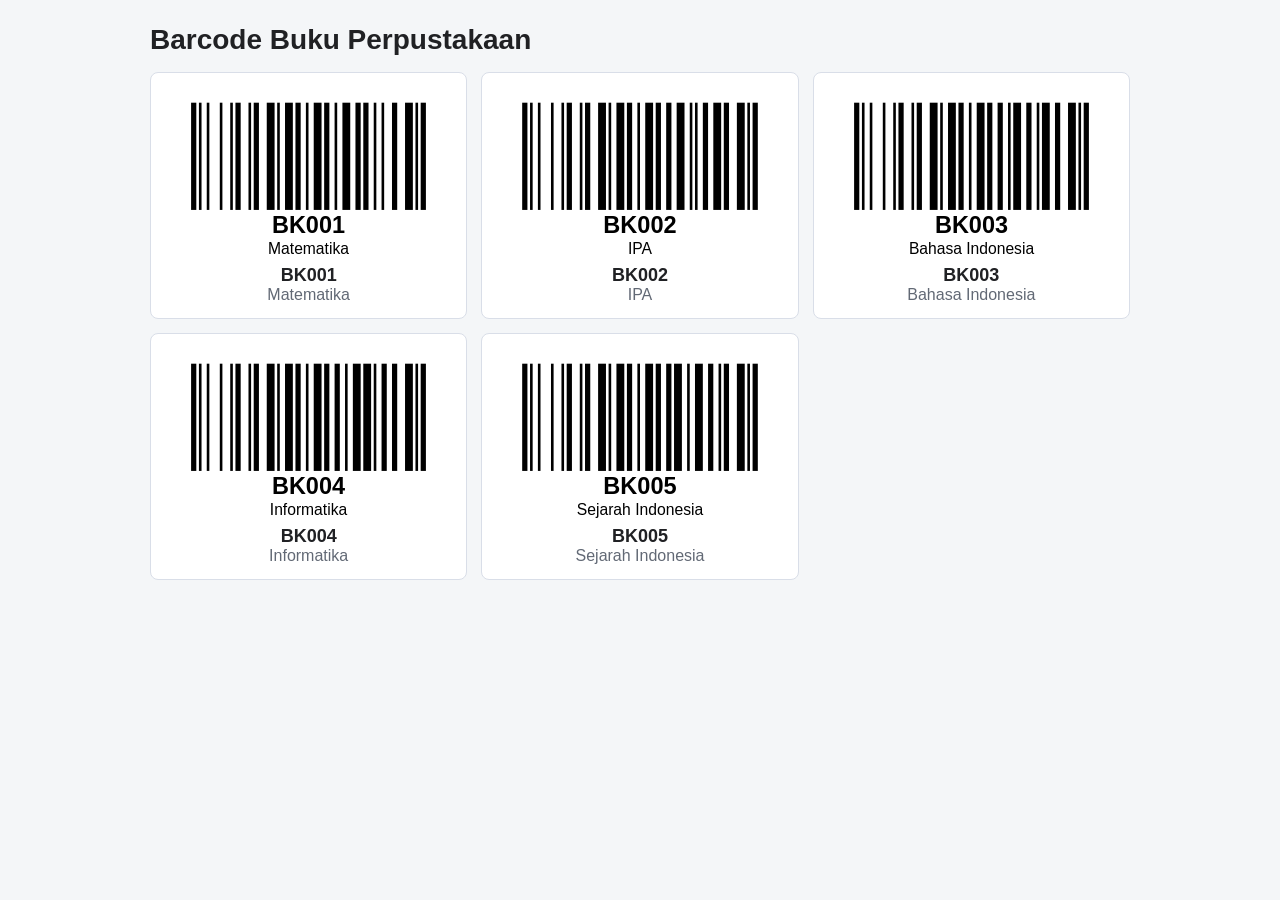
==== web-barcode/barcodes/printable-barcodes.html @ da702f12 "first commit" ====
<!doctype html>
<html lang="id">
  <head>
    <meta charset="utf-8" />
    <meta name="viewport" content="width=device-width, initial-scale=1" />
    <title>Barcode Buku Perpustakaan</title>
    <style>
      * { box-sizing: border-box; }
      body {
        margin: 0;
        background: #f4f6f8;
        color: #202124;
        font-family: Arial, sans-serif;
      }
      main {
        width: min(980px, calc(100% - 28px));
        margin: 0 auto;
        padding: 24px 0;
      }
      h1 { margin: 0 0 16px; font-size: 28px; }
      .grid {
        display: grid;
        grid-template-columns: repeat(auto-fit, minmax(260px, 1fr));
        gap: 14px;
      }
      .card {
        border: 1px solid #d9dee8;
        border-radius: 8px;
        background: #ffffff;
        padding: 14px;
        page-break-inside: avoid;
      }
      img { width: 100%; height: auto; display: block; }
      strong, span { display: block; text-align: center; }
      strong { margin-top: 8px; font-size: 18px; }
      span { color: #626975; }
      @media print {
        body { background: #ffffff; }
        main { width: 100%; padding: 0; }
        .card { box-shadow: none; }
      }
    </style>
  </head>
  <body>
    <main>
      <h1>Barcode Buku Perpustakaan</h1>
      <section class="grid">
        <article class="card">
      <img src="BK001.svg" alt="Barcode BK001" />
      <div>
        <strong>BK001</strong>
        <span>Matematika</span>
      </div>
    </article><article class="card">
      <img src="BK002.svg" alt="Barcode BK002" />
      <div>
        <strong>BK002</strong>
        <span>IPA</span>
      </div>
    </article><article class="card">
      <img src="BK003.svg" alt="Barcode BK003" />
      <div>
        <strong>BK003</strong>
        <span>Bahasa Indonesia</span>
      </div>
    </article><article class="card">
      <img src="BK004.svg" alt="Barcode BK004" />
      <div>
        <strong>BK004</strong>
        <span>Informatika</span>
      </div>
    </article><article class="card">
      <img src="BK005.svg" alt="Barcode BK005" />
      <div>
        <strong>BK005</strong>
        <span>Sejarah Indonesia</span>
      </div>
    </article>
      </section>
    </main>
  </body>
</html>
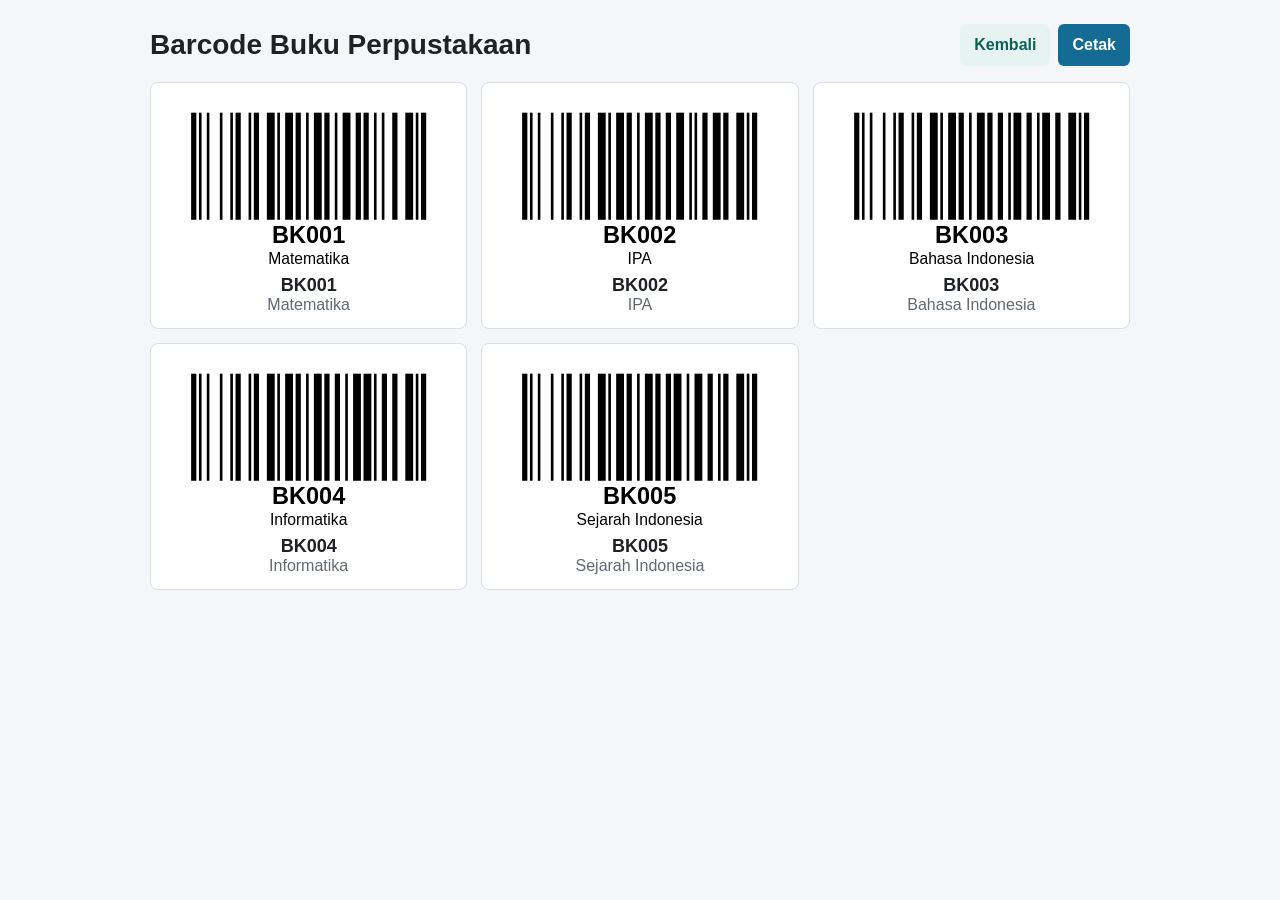
==== commit 91f91cfd: "Generate barcodes for new books" ====
--- a/web-barcode/barcodes/printable-barcodes.html
+++ b/web-barcode/barcodes/printable-barcodes.html
@@ -4,6 +4,38 @@
     <meta charset="utf-8" />
     <meta name="viewport" content="width=device-width, initial-scale=1" />
     <title>Barcode Buku Perpustakaan</title>
+    <script src="../barcode.js" defer></script>
+    <script defer>
+      function loadBookDatabase() {
+        const stored = localStorage.getItem("bookDatabase");
+        return stored ? JSON.parse(stored) : { ...window.defaultBookDatabase };
+      }
+
+      function renderBarcodeCards() {
+        const grid = document.querySelector("#barcodeGrid");
+        const database = loadBookDatabase();
+        grid.innerHTML = "";
+
+        Object.entries(database)
+          .sort(([codeA], [codeB]) => codeA.localeCompare(codeB))
+          .forEach(([code, title]) => {
+            const card = document.createElement("article");
+            const label = document.createElement("div");
+            const strong = document.createElement("strong");
+            const span = document.createElement("span");
+
+            card.className = "card";
+            card.innerHTML = window.renderCode128Svg(code, title);
+            strong.textContent = code;
+            span.textContent = title;
+            label.append(strong, span);
+            card.appendChild(label);
+            grid.appendChild(card);
+          });
+      }
+
+      window.addEventListener("DOMContentLoaded", renderBarcodeCards);
+    </script>
     <style>
       * { box-sizing: border-box; }
       body {
@@ -17,7 +49,30 @@
         margin: 0 auto;
         padding: 24px 0;
       }
-      h1 { margin: 0 0 16px; font-size: 28px; }
+      .topbar {
+        display: flex;
+        align-items: center;
+        justify-content: space-between;
+        gap: 12px;
+        margin-bottom: 16px;
+      }
+      h1 { margin: 0; font-size: 28px; }
+      button, a {
+        min-height: 42px;
+        border: 0;
+        border-radius: 6px;
+        background: #146c94;
+        color: #ffffff;
+        cursor: pointer;
+        display: inline-flex;
+        align-items: center;
+        font: inherit;
+        font-weight: 700;
+        padding: 10px 14px;
+        text-decoration: none;
+      }
+      a { background: #e6f3f1; color: #0f5f55; }
+      .actions { display: flex; gap: 8px; }
       .grid {
         display: grid;
         grid-template-columns: repeat(auto-fit, minmax(260px, 1fr));
@@ -30,53 +85,31 @@
         padding: 14px;
         page-break-inside: avoid;
       }
-      img { width: 100%; height: auto; display: block; }
+      svg { width: 100%; height: auto; display: block; }
       strong, span { display: block; text-align: center; }
       strong { margin-top: 8px; font-size: 18px; }
       span { color: #626975; }
+      @media (max-width: 640px) {
+        .topbar, .actions { align-items: stretch; flex-direction: column; }
+      }
       @media print {
         body { background: #ffffff; }
         main { width: 100%; padding: 0; }
+        .topbar { display: none; }
         .card { box-shadow: none; }
       }
     </style>
   </head>
   <body>
     <main>
-      <h1>Barcode Buku Perpustakaan</h1>
-      <section class="grid">
-        <article class="card">
-      <img src="BK001.svg" alt="Barcode BK001" />
-      <div>
-        <strong>BK001</strong>
-        <span>Matematika</span>
+      <div class="topbar">
+        <h1>Barcode Buku Perpustakaan</h1>
+        <div class="actions">
+          <a href="../index.html">Kembali</a>
+          <button type="button" onclick="window.print()">Cetak</button>
+        </div>
       </div>
-    </article><article class="card">
-      <img src="BK002.svg" alt="Barcode BK002" />
-      <div>
-        <strong>BK002</strong>
-        <span>IPA</span>
-      </div>
-    </article><article class="card">
-      <img src="BK003.svg" alt="Barcode BK003" />
-      <div>
-        <strong>BK003</strong>
-        <span>Bahasa Indonesia</span>
-      </div>
-    </article><article class="card">
-      <img src="BK004.svg" alt="Barcode BK004" />
-      <div>
-        <strong>BK004</strong>
-        <span>Informatika</span>
-      </div>
-    </article><article class="card">
-      <img src="BK005.svg" alt="Barcode BK005" />
-      <div>
-        <strong>BK005</strong>
-        <span>Sejarah Indonesia</span>
-      </div>
-    </article>
-      </section>
+      <section id="barcodeGrid" class="grid" aria-label="Daftar barcode buku"></section>
     </main>
   </body>
 </html>
